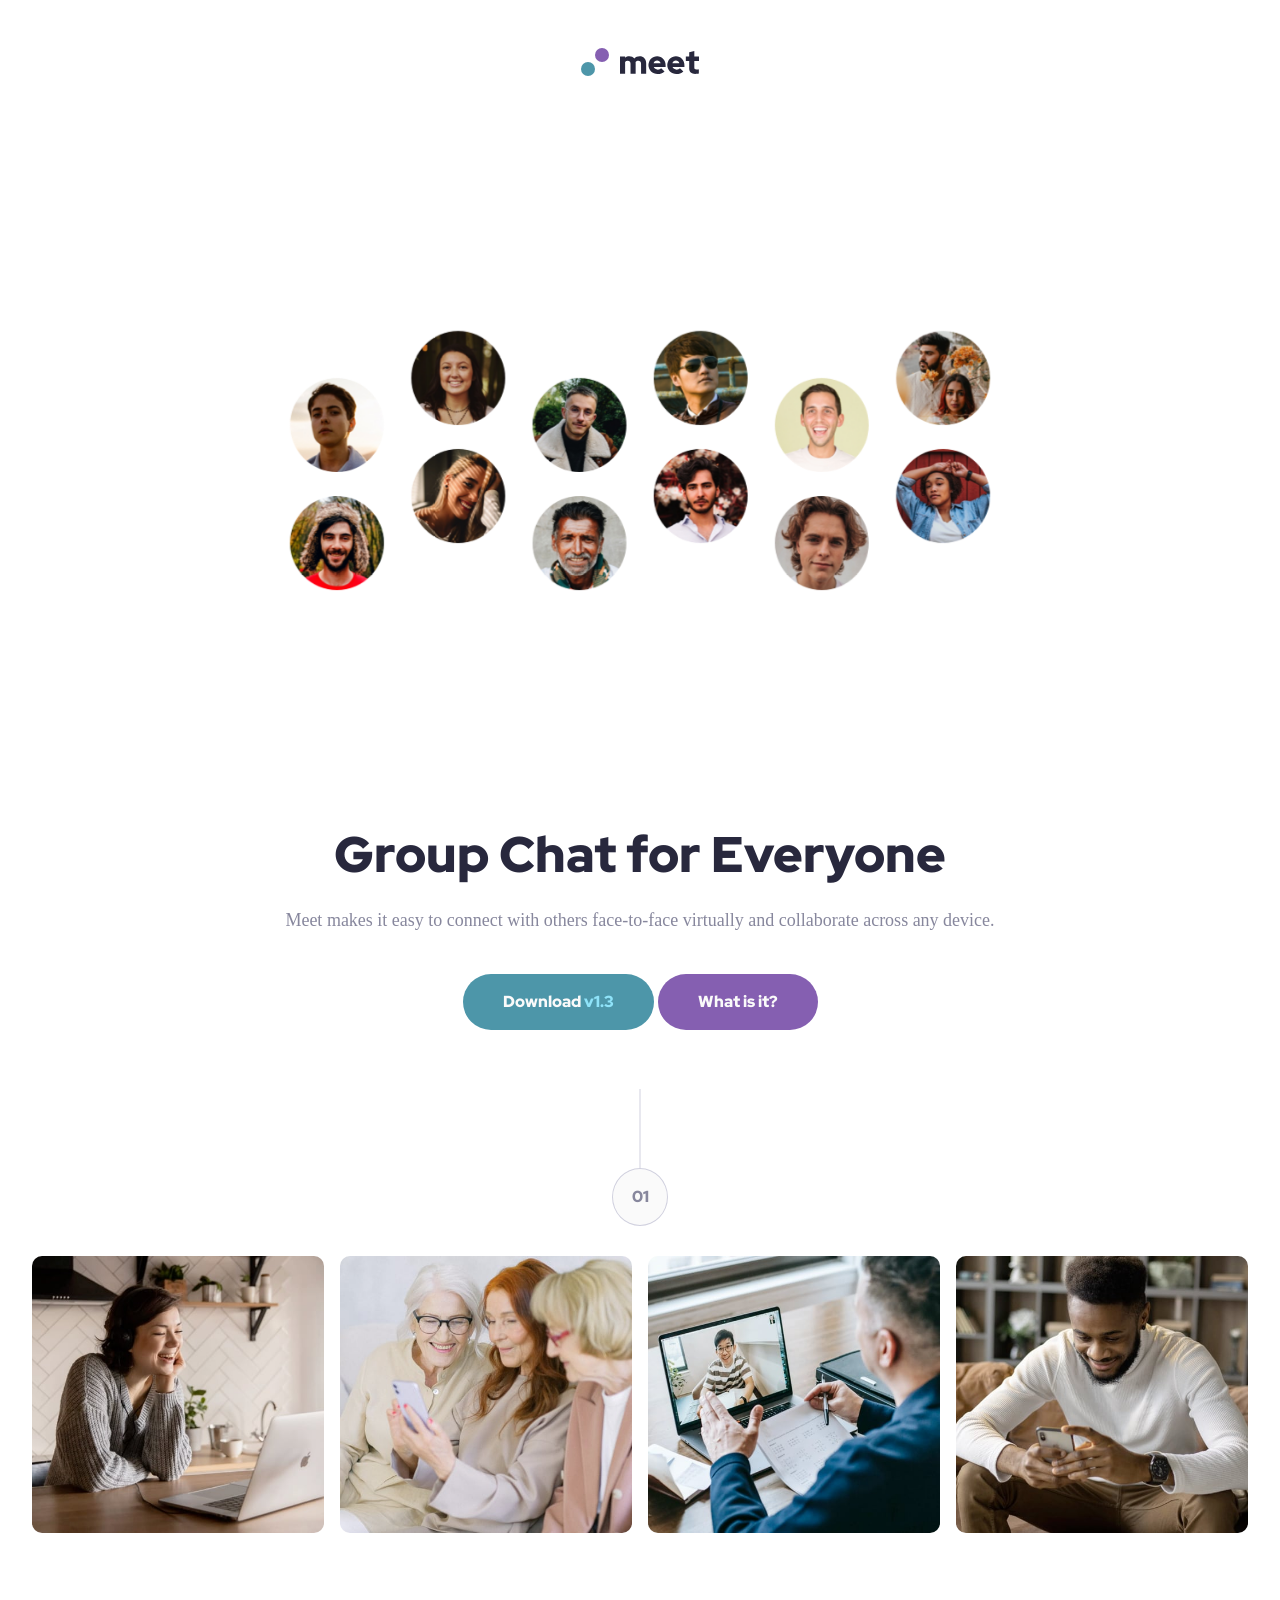
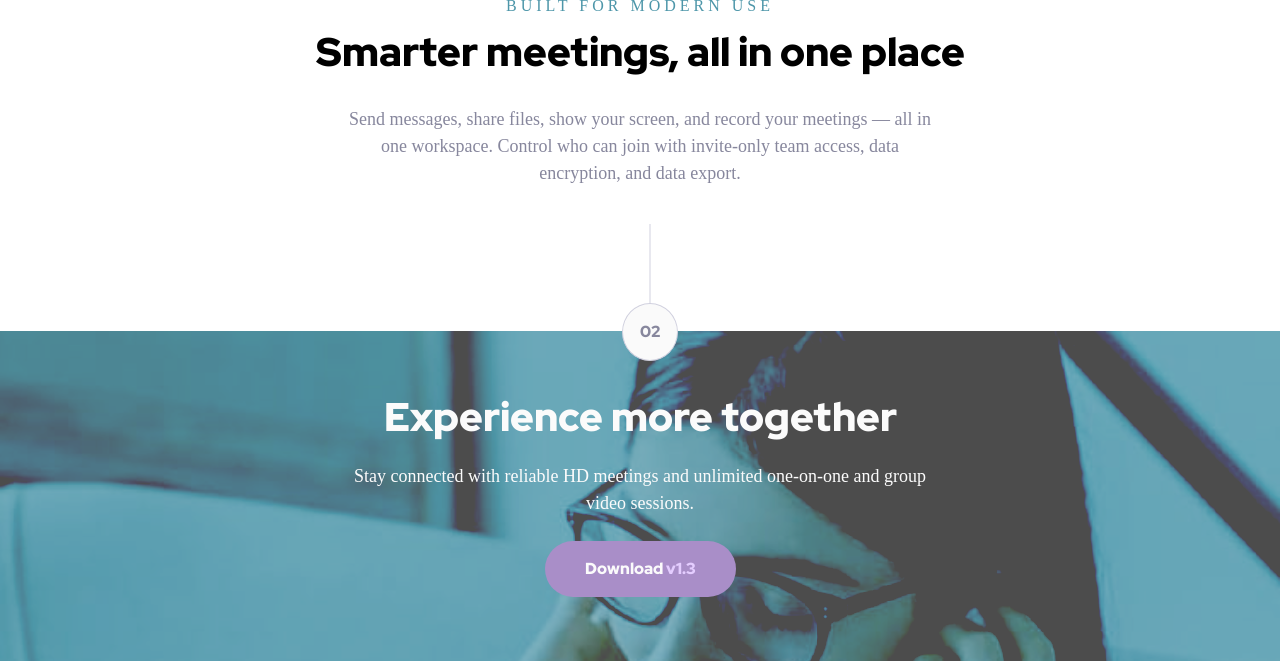
==== index.html @ cf936e70 "feat: add assets, update styles, and create landing page This commit introduces new assets (images, " ====
<!DOCTYPE html>
<html lang="en">
  <head>
    <meta charset="UTF-8" />
    <meta name="viewport" content="width=device-width, initial-scale=1.0" />

    <link
      rel="icon"
      type="image/png"
      sizes="32x32"
      href="./assets/favicon-32x32.png"
    />
    <link rel="preconnect" href="https://fonts.googleapis.com" />
    <link rel="preconnect" href="https://fonts.gstatic.com" crossorigin />
    <link
      href="https://fonts.googleapis.com/css2?family=Red+Hat+Display:ital,wght@0,300..900;1,300..900&display=swap"
      rel="stylesheet"
    />
    <link rel="stylesheet" href="../css/style.css" />
    <title>Frontend Mentor | Meet landing page</title>
  </head>
  <body>
    <nav class="navbar">
      <img src="./assets/logo.svg" alt="meet logo" />
    </nav>
    <header class="hero">
      <div class="hero__image"></div>
      <div class="hero__content-wrapper">
        <div class="bg-left fade-in-element"></div>
        <div class="bg-right fade-in-element"></div>
        <hgroup>
          <h1 class="hero__title text-slate-900 text-h1 fade-in-element">
            Group Chat for Everyone
          </h1>
          <p class="hero__description text-slate-600 text-p">
            Meet makes it easy to connect with others face-to-face virtually and
            collaborate across any device.
          </p>
        </hgroup>
        <div class="button-group">
          <button
            class="button-group__button bg-cyan-600 text-body-sm-bold"
            data-hover="blue"
          >
            Download
            <span class="button-group__button-version text-cyan-300">v1.3</span>
          </button>
          <button
            class="button-group__button bg-purple-600 text-body-sm-bold button--mt-3"
            data-hover="purple"
          >
            What is it?
          </button>
        </div>
      </div>
    </header>
    <div class="number-indicator">
      <span class="number-indicator__number text-body-sm-bold">01</span>
    </div>
    <main>
      <div class="hero__content-wrapper">
        <div class="grid">
          <img
            src="./assets/desktop/image-woman-in-videocall.jpg"
            alt="Woman participating in a video call on a laptop."
            class="grid__image"
          />
          <img
            src="./assets/desktop/image-women-videochatting.jpg"
            alt="Group of women video chatting together."
            class="grid__image"
          />
          <img
            src="./assets/desktop/image-men-in-meeting.jpg"
            alt="Men collaborating in an office meeting room."
            class="grid__image"
          />
          <img
            src="./assets/desktop/image-man-texting.jpg"
            alt="Man texting on his phone while walking outdoors."
            class="grid__image"
          />
        </div>
      </div>
      <p class="text-preset-3 text-cyan-600 text-center">
        Built for modern use
      </p>
      <hgroup class="main-hgroup">
        <h2 class="text-preset-2 grid__title text-center">
          Smarter meetings, all in one place
        </h2>
        <p class="text-slate-600 text-p text-center">
          Send messages, share files, show your screen, and record your meetings
          — all in one workspace. Control who can join with invite-only team
          access, data encryption, and data export.
        </p>
      </hgroup>
    </main>
    <div class="number-indicator">
      <span class="number-indicator__number text-body-sm-bold">02</span>
    </div>
    <footer class="footer">
      <div class="footer__content">
        <div class="footer__text">
          <h2 class="text-preset-2 text-white text-center">
            Experience more together
          </h2>
          <p class="text-p text-white text-center">
            Stay connected with reliable HD meetings and unlimited one-on-one
            and group video sessions.
          </p>
        </div>
        <div class="footer__button">
          <button
            class="button-group__button bg-purple-600 text-body-sm-bold"
            data-hover="purple"
          >
            Download
            <span class="button-group__button-version text-purple-300"
              >v1.3</span
            >
          </button>
        </div>
      </div>
    </footer>
  </body>
</html>
---- css/style.css ----
@import "design-system.css";
@layer reset {
  *,
  *::before,
  *::after {
    box-sizing: border-box;
  }

  html {
    -moz-text-size-adjust: none;
    -webkit-text-size-adjust: none;
    text-size-adjust: none;
  }

  body,
  h1,
  h2,
  h3,
  h4,
  p,
  figure,
  blockquote,
  dl,
  dd {
    margin: 0;
  }

  ul[role="list"],
  ol[role="list"] {
    list-style: none;
  }

  body {
    min-height: 100vh;
    line-height: 1.5;
  }

  h1,
  h2,
  h3,
  h4,
  button,
  input,
  label {
    line-height: 1.1;
  }

  h1,
  h2,
  h3,
  h4 {
    text-wrap: balance;
  }

  a:not([class]) {
    text-decoration-skip-ink: auto;
    color: currentColor;
  }

  img,
  picture {
    max-width: 100%;
    display: block;
  }

  :target {
    scroll-margin-block: 5ex;
  }
}

.navbar {
  display: flex;
  justify-content: center;
  align-items: center;
  padding-top: var(--space-6);
  padding-inline: var(--space-10);
}

.hero {
  margin-top: var(--space-8);
}

.hero__image {
  background-image: url("../assets/tablet/image-hero.png");
  background-position: center;
  background-repeat: no-repeat;
  background-size: min(100%, 400px);
  aspect-ratio: 2;
  animation: fadeIn 0.5s ease-out forwards;
}

.hero__title {
  margin-top: var(--space-6);
}

.hero__content-wrapper {
  text-align: center;
  padding-inline: var(--space-5);
  padding-block-end: var(--space-8);
}

.hero__description {
  margin-block: var(--space-4);
}

.grid {
  display: grid;
  margin-block-start: var(--space-8);
  grid-template-columns: repeat(2, 1fr);
  gap: var(--space-3);
}

.grid__image {
  border-radius: 10px;
  transition: transform 0.3s ease, box-shadow 0.3s ease;
}
.grid__image:hover {
  transform: scale(1.05);
  box-shadow: 0 8px 16px rgba(40, 40, 61, 0.2);
}
.text-center {
  text-align: center;
}
.grid__title {
  margin-top: var(--space-3);
  margin-bottom: var(--space-5);
}
.main-hgroup {
  padding-inline: var(--space-5);
  padding-bottom: var(--space-4);
  margin-bottom: var(--space-8);
}

.footer {
  background-color: var(--color-cyan-600);
  background-image: url("../assets/mobile/image-footer.jpg");
  background-repeat: no-repeat;
  background-size: cover;
  background-blend-mode: color-burn;
  padding: var(--space-8) var(--space-5);
  display: flex;
  flex-direction: column;
  opacity: 0.7;
}

.footer .text-p {
  margin-block: var(--space-4);
}

.footer__button {
  margin: 0 auto;
  display: flex;
  justify-content: center;
  align-items: center;
}

@media (min-width: 40em) {
  .hero__image {
    background-size: min(100%, 700px);
  }
  .grid {
    grid-template-columns: repeat(4, 1fr);
  }

  .text-center {
    text-align: center;
    max-width: 65ch;
    margin-inline: auto;
  }
}

@media (min-width: 90em) {
  .hero {
    max-width: 85vw;
    margin-inline: auto;
  }

  .hero__image {
    background-image: none;
  }
  .hero__image {
    display: none;
  }
  .hero hgroup {
    max-width: 60ch;
    margin-inline: auto;
  }
  .hero .hero__content-wrapper {
    margin: 0 auto;
    padding-inline: 32px;
    position: relative;
  }

  .bg-left,
  .bg-right {
    position: absolute;

    width: 24.625rem;
    height: 100%;
    background-size: contain;
    background-repeat: no-repeat;
    z-index: -1;
  }

  .bg-left {
    background-image: url("../assets/desktop/image-hero-left.png");
    left: 0;
  }
  .bg-right {
    background-image: url("../assets/desktop/image-hero-right.png");
    right: 0;
  }

  .grid {
    max-width: 75vw;
    margin-inline: auto;
  }
  .text-center {
    text-align: center;
    max-width: 65ch;
    margin-inline: auto;
  }

  .footer {
    background-image: url("../assets/desktop/image-footer.jpg");
    background-repeat: no-repeat;
    padding-block: var(--space-8);
    color: white;
  }

  .footer__content {
    justify-content: space-between;
    display: flex;
    align-items: center;
    max-width: 85vw;
    gap: var(--space-6);
    margin: 0 170px;
  }

  .footer__text {
    display: flex;
    align-items: center;
  }

  .footer__text h2 {
    margin: 0 0 var(--space-3) 0;
    max-width: 15ch;
    text-align: left;
  }

  .footer__text p {
    margin: 0 0 0 35px;
    max-width: 35ch;
    text-align: left;
  }

  .footer__button {
    display: flex;
    justify-content: flex-end;
    margin: 0;
  }
}

@keyframes fadeIn {
  from {
    opacity: 0;
    transform: translateY(20px);
  }
  to {
    opacity: 1;
    transform: translateY(0);
  }
}

.fade-in-element {
  animation: fadeIn 0.5s ease-out forwards;
}
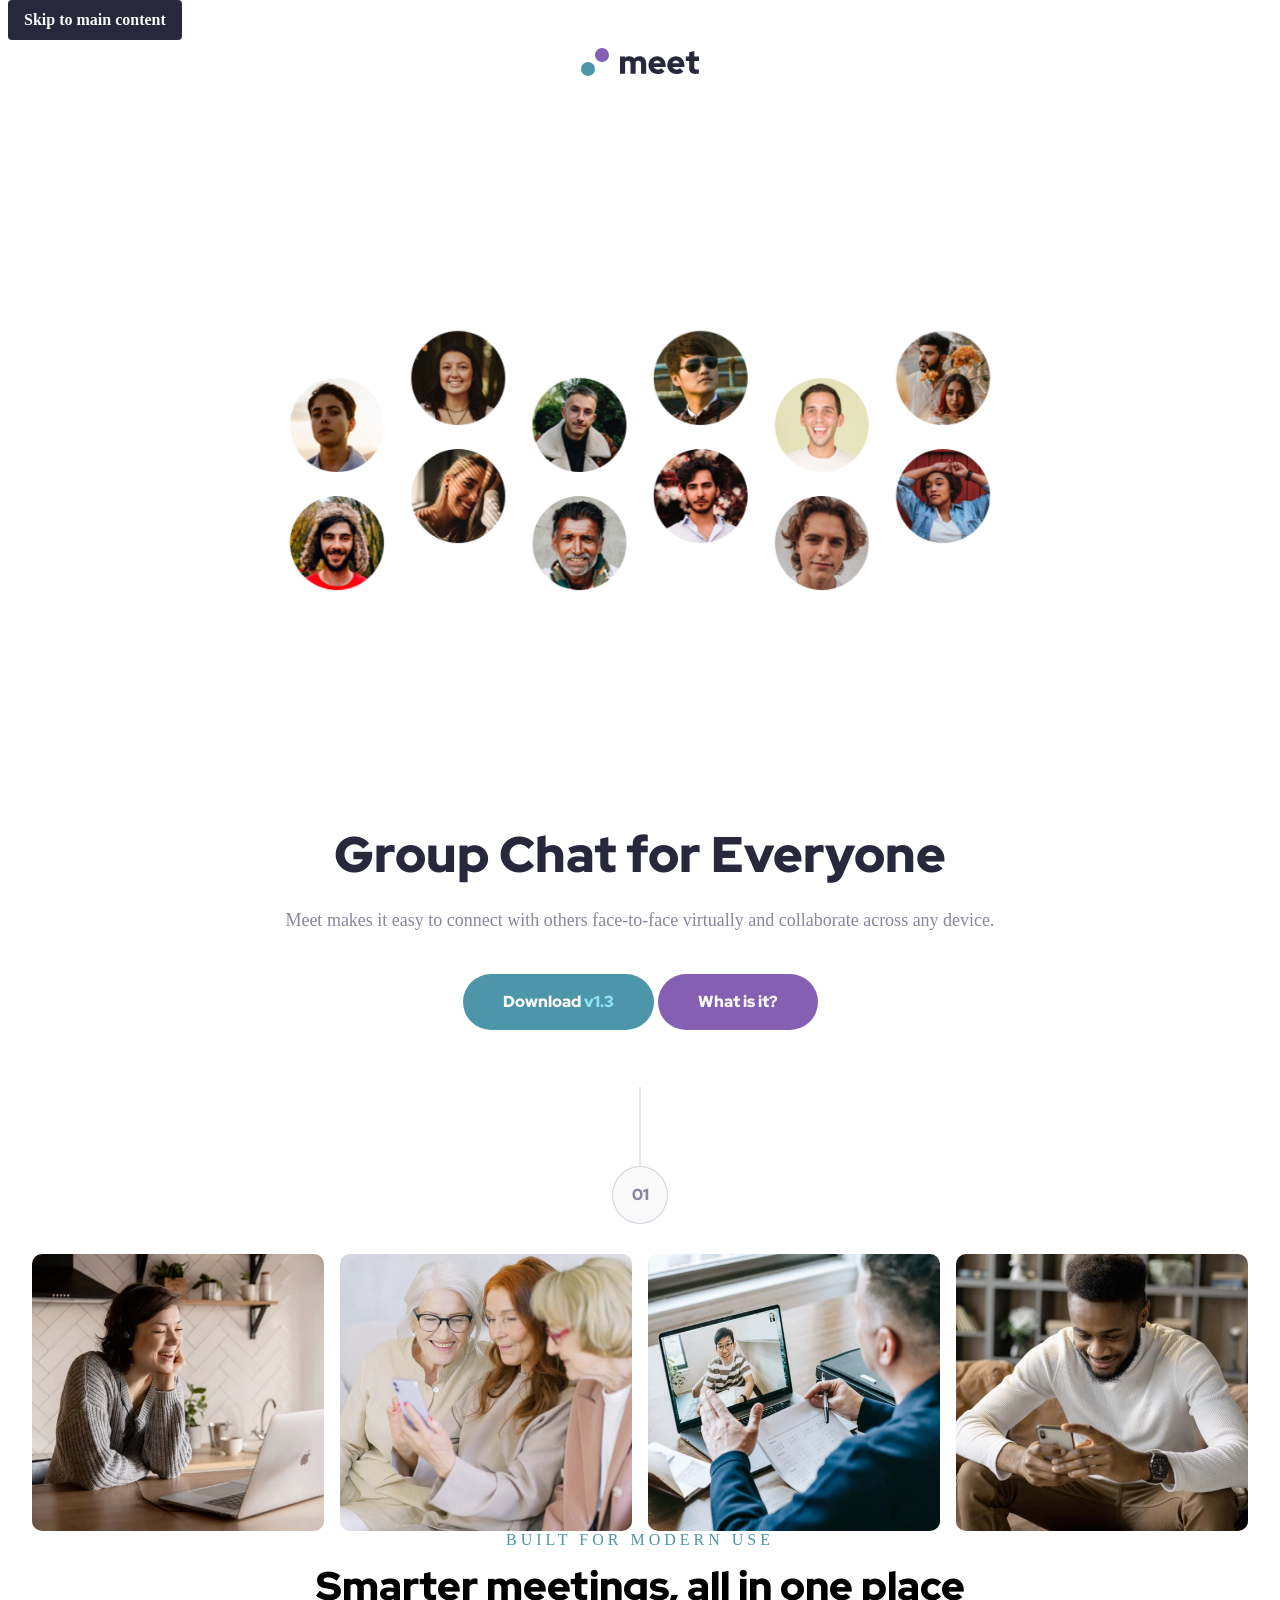
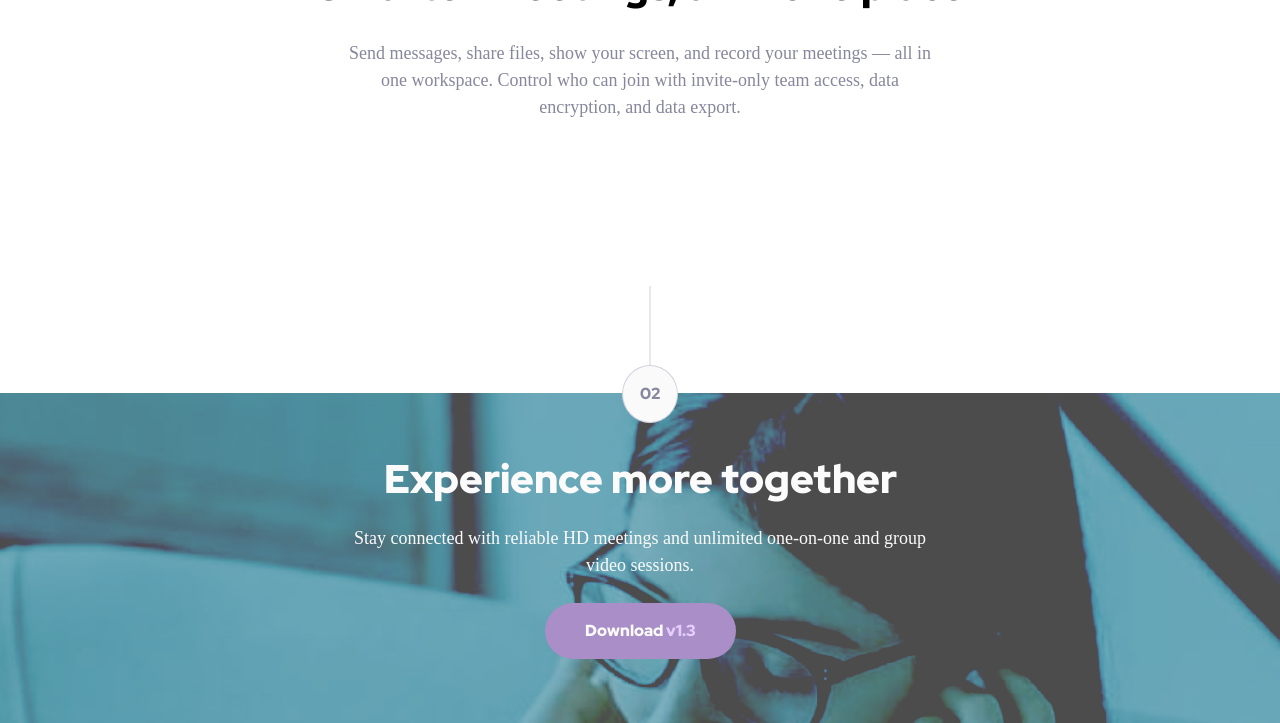
==== commit c164c0bc: "feat(accessibility): enhance accessibility and improve CSS structure" ====
--- a/index.html
+++ b/index.html
@@ -16,18 +16,31 @@
       href="https://fonts.googleapis.com/css2?family=Red+Hat+Display:ital,wght@0,300..900;1,300..900&display=swap"
       rel="stylesheet"
     />
-    <link rel="stylesheet" href="../css/style.css" />
+    <link rel="stylesheet" href="./css/design-system.css" />
+    <link rel="stylesheet" href="./css/style.css" />
     <title>Frontend Mentor | Meet landing page</title>
   </head>
   <body>
-    <nav class="navbar">
-      <img src="./assets/logo.svg" alt="meet logo" />
+    <a href="#main-content" class="skip-link">Skip to main content</a>
+
+    <nav class="navbar" role="navigation" aria-label="Main navigation">
+      <img
+        src="./assets/logo.svg"
+        alt="Meet logo - Home"
+        tabindex="0"
+        role="img"
+      />
     </nav>
-    <header class="hero">
-      <div class="hero__image"></div>
+
+    <header class="hero" role="banner">
+      <div
+        class="hero__image"
+        role="img"
+        aria-label="Hero image showing people in video calls"
+      ></div>
       <div class="hero__content-wrapper">
-        <div class="bg-left fade-in-element"></div>
-        <div class="bg-right fade-in-element"></div>
+        <div class="bg-left fade-in-element" aria-hidden="true"></div>
+        <div class="bg-right fade-in-element" aria-hidden="true"></div>
         <hgroup>
           <h1 class="hero__title text-slate-900 text-h1 fade-in-element">
             Group Chat for Everyone
@@ -37,69 +50,99 @@
             collaborate across any device.
           </p>
         </hgroup>
-        <div class="button-group">
+        <div class="button-group" role="group" aria-label="Download options">
           <button
             class="button-group__button bg-cyan-600 text-body-sm-bold"
             data-hover="blue"
+            type="button"
+            aria-describedby="download-version"
           >
             Download
-            <span class="button-group__button-version text-cyan-300">v1.3</span>
+            <span
+              class="button-group__button-version text-cyan-300"
+              id="download-version"
+              >v1.3</span
+            >
           </button>
           <button
             class="button-group__button bg-purple-600 text-body-sm-bold button--mt-3"
             data-hover="purple"
+            type="button"
+            aria-expanded="false"
+            aria-haspopup="dialog"
           >
             What is it?
           </button>
         </div>
       </div>
     </header>
-    <div class="number-indicator">
-      <span class="number-indicator__number text-body-sm-bold">01</span>
+
+    <div class="number-indicator" role="separator" aria-label="Section 1">
+      <span
+        class="number-indicator__number text-body-sm-bold"
+        aria-label="Step 1 of 2"
+        >01</span
+      >
     </div>
-    <main>
-      <div class="hero__content-wrapper">
-        <div class="grid">
+
+    <main role="main" id="main-content">
+      <section class="hero__content-wrapper" aria-labelledby="features-heading">
+        <div class="grid" role="group" aria-label="Product feature images">
           <img
             src="./assets/desktop/image-woman-in-videocall.jpg"
-            alt="Woman participating in a video call on a laptop."
+            alt="Woman participating in a video call on a laptop, demonstrating remote collaboration"
             class="grid__image"
+            loading="lazy"
           />
           <img
             src="./assets/desktop/image-women-videochatting.jpg"
-            alt="Group of women video chatting together."
+            alt="Group of women video chatting together, showing team communication"
             class="grid__image"
+            loading="lazy"
           />
           <img
             src="./assets/desktop/image-men-in-meeting.jpg"
-            alt="Men collaborating in an office meeting room."
+            alt="Men collaborating in an office meeting room with screens and devices"
             class="grid__image"
+            loading="lazy"
           />
           <img
             src="./assets/desktop/image-man-texting.jpg"
-            alt="Man texting on his phone while walking outdoors."
+            alt="Man texting on his phone while walking outdoors, showing mobile connectivity"
             class="grid__image"
+            loading="lazy"
           />
         </div>
-      </div>
-      <p class="text-preset-3 text-cyan-600 text-center">
-        Built for modern use
-      </p>
-      <hgroup class="main-hgroup">
-        <h2 class="text-preset-2 grid__title text-center">
-          Smarter meetings, all in one place
-        </h2>
-        <p class="text-slate-600 text-p text-center">
-          Send messages, share files, show your screen, and record your meetings
-          — all in one workspace. Control who can join with invite-only team
-          access, data encryption, and data export.
+
+        <p class="text-preset-3 text-cyan-600 text-center" role="text">
+          Built for modern use
         </p>
-      </hgroup>
+
+        <hgroup class="main-hgroup">
+          <h2
+            class="text-preset-2 grid__title text-center"
+            id="features-heading"
+          >
+            Smarter meetings, all in one place
+          </h2>
+          <p class="text-slate-600 text-p text-center">
+            Send messages, share files, show your screen, and record your
+            meetings — all in one workspace. Control who can join with
+            invite-only team access, data encryption, and data export.
+          </p>
+        </hgroup>
+      </section>
     </main>
-    <div class="number-indicator">
-      <span class="number-indicator__number text-body-sm-bold">02</span>
+
+    <div class="number-indicator" role="separator" aria-label="Section 2">
+      <span
+        class="number-indicator__number text-body-sm-bold"
+        aria-label="Step 2 of 2"
+        >02</span
+      >
     </div>
-    <footer class="footer">
+
+    <footer class="footer" role="contentinfo">
       <div class="footer__content">
         <div class="footer__text">
           <h2 class="text-preset-2 text-white text-center">
@@ -114,9 +157,13 @@
           <button
             class="button-group__button bg-purple-600 text-body-sm-bold"
             data-hover="purple"
+            type="button"
+            aria-describedby="footer-download-version"
           >
             Download
-            <span class="button-group__button-version text-purple-300"
+            <span
+              class="button-group__button-version text-purple-300"
+              id="footer-download-version"
               >v1.3</span
             >
           </button>
--- a/css/design-system.css
+++ b/css/design-system.css
@@ -0,0 +1,348 @@
+:root {
+  /* Colors */
+  --color-cyan-600: #4d96a9;
+  --color-cyan-300: #8fe3f9;
+  --color-cyan-hover: #71c0d4;
+  --color-purple-600: #855fb1;
+  --color-purple-300: #d9b8ff;
+  --color-purple-hover: #b18bdd;
+  --color-slate-900: #28283d;
+  --color-slate-600: #87879d;
+  --color-slate-300: #d1d1df;
+  --color-white: #fafafa;
+
+  /* Typography */
+  --font-family-heading: "Red Hat Display", sans-serif;
+  --font-family-body: "Red Hat Display", sans-serif;
+
+  /* Font Weights (approximated from "Black" and "Medium") */
+  --font-weight-black: 900;
+  --font-weight-medium: 500;
+  --font-weight-normal: 400;
+
+  /* Text Preset 1 (h1) */
+  --line-height-h1: 1.1;
+  --font-size-h1-min: 2.5rem;
+  --font-size-h1-max: 4rem;
+  --font-size-h1-fluid: clamp(
+    var(--font-size-h1-min),
+    1.5rem + 2vw,
+    var(--font-size-h1-max)
+  );
+  --letter-spacing-h1: 0px;
+
+  /* Text Preset 2 (h2) */
+  --font-size-h2-min: 2rem;
+  --font-size-h2-max: 2.5rem;
+  --font-size-h2-fluid: clamp(
+    var(--font-size-h2-min),
+    1.875rem + 1vw,
+    var(--font-size-h2-max)
+  );
+  --line-height-h2: 1.1;
+  --letter-spacing-h2: 0px;
+
+  /* Text Preset 3 (overline / caps subtitle) */
+  --font-size-overline-min: 0.75rem;
+  --font-size-overline-max: 1rem;
+  --font-size-overline-fluid: clamp(
+    var(--font-size-overline-min),
+    0.6875rem + 1vw,
+    var(--font-size-overline-max)
+  );
+  --line-height-overline: 1.1;
+  --letter-spacing-overline: 4px;
+
+  /* Text Preset 4 (body-md) */
+  --font-size-body-md: 18px;
+  --line-height-body-md: 1.5;
+  --letter-spacing-body-md: 0px;
+
+  /* Text Preset 5 (body-sm-bold) */
+  --font-size-body-sm: 16px;
+  --line-height-body-sm: 1.5;
+  --letter-spacing-body-sm: 0px;
+
+  --space-1: 4px;
+  --space-2: 8px;
+  --space-3: 16px;
+  --space-4: 24px;
+  --space-5: 32px;
+  --space-6: 48px;
+  --space-7: 56px;
+  --space-8: 64px;
+  --space-9: 72px;
+  --space-10: 80px;
+  --space-11: 112px;
+
+  --border-radius: 29px;
+}
+
+.text-cyan-600 {
+  color: var(--color-cyan-600);
+}
+.text-cyan-300 {
+  color: var(--color-cyan-300);
+}
+.text-purple-600 {
+  color: var(--color-purple-600);
+}
+.text-purple-300 {
+  color: var(--color-purple-300);
+}
+.text-slate-900 {
+  color: var(--color-slate-900);
+}
+.text-slate-600 {
+  color: var(--color-slate-600);
+}
+.text-slate-300 {
+  color: var(--color-slate-300);
+}
+.text-white {
+  color: var(--color-white);
+}
+
+.bg-cyan-600 {
+  background-color: var(--color-cyan-600);
+}
+.bg-cyan-300 {
+  background-color: var(--color-cyan-300);
+}
+.bg-purple-600 {
+  background-color: var(--color-purple-600);
+}
+.bg-purple-300 {
+  background-color: var(--color-purple-300);
+}
+.bg-purple-hover {
+  background-color: var(--color-purple-hover);
+}
+.bg-slate-900 {
+  background-color: var(--color-slate-900);
+}
+.bg-slate-600 {
+  background-color: var(--color-slate-600);
+}
+.bg-slate-300 {
+  background-color: var(--color-slate-300);
+}
+.bg-white {
+  background-color: var(--color-white);
+}
+
+.font-heading {
+  font-family: var(--font-family-heading);
+}
+.font-body {
+  font-family: var(--font-family-body);
+}
+
+.font-black {
+  font-weight: var(--font-weight-black);
+}
+.font-medium {
+  font-weight: var(--font-weight-medium);
+}
+.font-normal {
+  font-weight: var(--font-weight-normal);
+}
+
+.text-h1 {
+  font-family: var(--font-family-heading);
+  line-height: var(--line-height-h1);
+  letter-spacing: var(--letter-spacing-h1);
+  font-weight: var(--font-weight-black);
+  font-size: var(--font-size-h1-fluid);
+}
+
+.text-preset-2 {
+  font-family: var(--font-family-heading);
+  font-size: var(--font-size-h2-fluid);
+  line-height: var(--line-height-h2);
+  letter-spacing: var(--letter-spacing-h2);
+  font-weight: var(--font-weight-black);
+}
+
+.text-preset-3 {
+  font-size: var(--font-size-overline-fluid);
+  line-height: var(--line-height-overline);
+  letter-spacing: var(--letter-spacing-overline);
+  text-transform: uppercase;
+}
+.text-body-md {
+  font-family: var(--font-family-body);
+  font-size: var(--font-size-body-md);
+  line-height: var(--line-height-body-md);
+  letter-spacing: var(--letter-spacing-body-md);
+  font-weight: var(--font-weight-medium);
+}
+
+.text-body-sm-bold {
+  font-family: var(--font-family-body);
+  font-size: var(--font-size-body-sm);
+  line-height: var(--line-height-body-sm);
+  letter-spacing: var(--letter-spacing-body-sm);
+  font-weight: var(--font-weight-black);
+}
+
+.text-p {
+  font-size: clamp(1rem, 0.95rem + 0.3vw, 1.125rem);
+}
+
+.m-1 {
+  margin: var(--space-1);
+}
+.m-2 {
+  margin: var(--space-2);
+}
+.m-3 {
+  margin: var(--space-3);
+}
+.m-4 {
+  margin: var(--space-4);
+}
+.m-5 {
+  margin: var(--space-5);
+}
+.m-6 {
+  margin: var(--space-6);
+}
+.m-7 {
+  margin: var(--space-7);
+}
+.m-8 {
+  margin: var(--space-8);
+}
+.m-9 {
+  margin: var(--space-9);
+}
+.m-10 {
+  margin: var(--space-10);
+}
+.m-11 {
+  margin: var(--space-11);
+}
+
+.p-1 {
+  padding: var(--space-1);
+}
+.p-2 {
+  padding: var(--space-2);
+}
+.p-3 {
+  padding: var(--space-3);
+}
+.p-4 {
+  padding: var(--space-4);
+}
+.p-5 {
+  padding: var(--space-5);
+}
+.p-6 {
+  padding: var(--space-6);
+}
+.p-7 {
+  padding: var(--space-7);
+}
+.p-8 {
+  padding: var(--space-8);
+}
+.p-9 {
+  padding: var(--space-9);
+}
+.p-10 {
+  padding: var(--space-10);
+}
+.p-11 {
+  padding: var(--space-11);
+}
+.button--mt-3 {
+  margin-top: var(--space-3);
+}
+.button-group__button {
+  padding-inline: 2.5em;
+  padding-block: 1em;
+  border-radius: var(--border-radius);
+  border: none;
+  color: var(--color-white);
+  cursor: pointer;
+  transition: background-color 0.3s ease, color 0.3s ease, transform 0.3s ease,
+    box-shadow 0.3s ease;
+}
+
+.button-group__button[data-hover="purple"]:hover {
+  background-color: var(--color-purple-hover);
+  transform: translateY(-2px);
+  box-shadow: 0 4px 8px rgba(0, 0, 0, 0.15);
+}
+.button-group__button[data-hover="blue"]:hover {
+  background-color: var(--color-cyan-hover);
+  transform: translateY(-2px);
+  box-shadow: 0 4px 8px rgba(0, 0, 0, 0.15);
+}
+
+.number-indicator {
+  display: flex;
+  justify-content: center;
+  align-items: center;
+  margin-block: var(--space-5);
+}
+.number-indicator:first-of-type {
+  padding: var(--space-5);
+  margin-top: var(--space-6);
+}
+
+@media (min-width: 40em) {
+  .number-indicator {
+    margin-block: var(--space-7);
+  }
+  .number-indicator:first-of-type {
+    padding: var(--space-4);
+  }
+}
+@media (min-width: 90em) {
+  .number-indicator:first-of-type {
+    padding: var(--space-8);
+    margin-top: var(--space-7);
+  }
+}
+
+.number-indicator:nth-of-type(2) {
+  margin-top: var(--space-8);
+  position: relative;
+  transform: translate(10px, 28px);
+  z-index: 999;
+}
+
+.number-indicator__number {
+  width: 56px;
+  display: inline-block;
+  aspect-ratio: 1/1;
+  border-radius: 50%;
+  border: 1px solid var(--color-slate-300);
+  color: var(--color-slate-600);
+  text-align: center;
+  line-height: 56px;
+  position: absolute;
+}
+@media (min-width: 40em) {
+  .number-indicator__number {
+    margin-block: var(--space-7);
+    transform: translate(0, 50%);
+  }
+}
+.number-indicator__number:last-of-type {
+  background-color: var(--color-white);
+}
+
+.number-indicator__number::after {
+  content: "";
+  display: block;
+  width: 1px;
+  height: 80px;
+  background-color: var(--color-slate-300);
+  position: absolute;
+  left: 50%;
+  transform: translate(-50%, -170%);
+}
--- a/css/style.css
+++ b/css/style.css
@@ -1,4 +1,3 @@
-@import "design-system.css";
 @layer reset {
   *,
   *::before,
@@ -68,6 +67,8 @@
   }
 }
 
+@import "design-system.css";
+
 .navbar {
   display: flex;
   justify-content: center;
@@ -170,6 +171,9 @@
 }
 
 @media (min-width: 90em) {
+  .navbar {
+    padding-top: var(--space-10);
+  }
   .hero {
     max-width: 85vw;
     margin-inline: auto;
@@ -184,6 +188,9 @@
   .hero hgroup {
     max-width: 60ch;
     margin-inline: auto;
+  }
+  .hero-title {
+    padding-top: var(--space-8);
   }
   .hero .hero__content-wrapper {
     margin: 0 auto;
@@ -275,3 +282,80 @@
 .fade-in-element {
   animation: fadeIn 0.5s ease-out forwards;
 }
+
+@media (prefers-reduced-motion: reduce) {
+  *,
+  *::before,
+  *::after {
+    animation-duration: 0.01ms !important;
+    animation-iteration-count: 1 !important;
+    transition-duration: 0.01ms !important;
+    scroll-behavior: auto !important;
+  }
+
+  .hero__image {
+    animation: none;
+  }
+
+  .fade-in-element {
+    animation: none;
+    opacity: 1;
+    transform: none;
+  }
+
+  .grid__image:hover {
+    transform: none;
+  }
+
+  .button-group__button:hover {
+    transform: none;
+  }
+}
+
+.button-group__button:focus-visible {
+  outline: 3px solid var(--color-cyan-300);
+  outline-offset: 2px;
+}
+
+.navbar img:focus-visible {
+  outline: 3px solid var(--color-cyan-600);
+  outline-offset: 2px;
+  border-radius: 4px;
+}
+
+.grid__image {
+  outline: none;
+}
+
+.grid__image:focus-visible {
+  outline: 3px solid var(--color-cyan-600);
+  outline-offset: 2px;
+  border-radius: var(--border-radius);
+}
+
+@media (prefers-contrast: high) {
+  .button-group__button {
+    border: 2px solid currentColor;
+  }
+
+  .number-indicator__number {
+    border: 2px solid var(--color-slate-900);
+  }
+}
+
+.skip-link {
+  position: absolute;
+  top: var(-(--space-5));
+  left: var(--space-2);
+  background: var(--color-slate-900);
+  color: var(--color-white);
+  padding: var(--space-2) var(--space-3);
+  text-decoration: none;
+  border-radius: var(--space-1);
+  z-index: 1000;
+  font-weight: bold;
+}
+
+.skip-link:focus {
+  top: var(--space-2);
+}
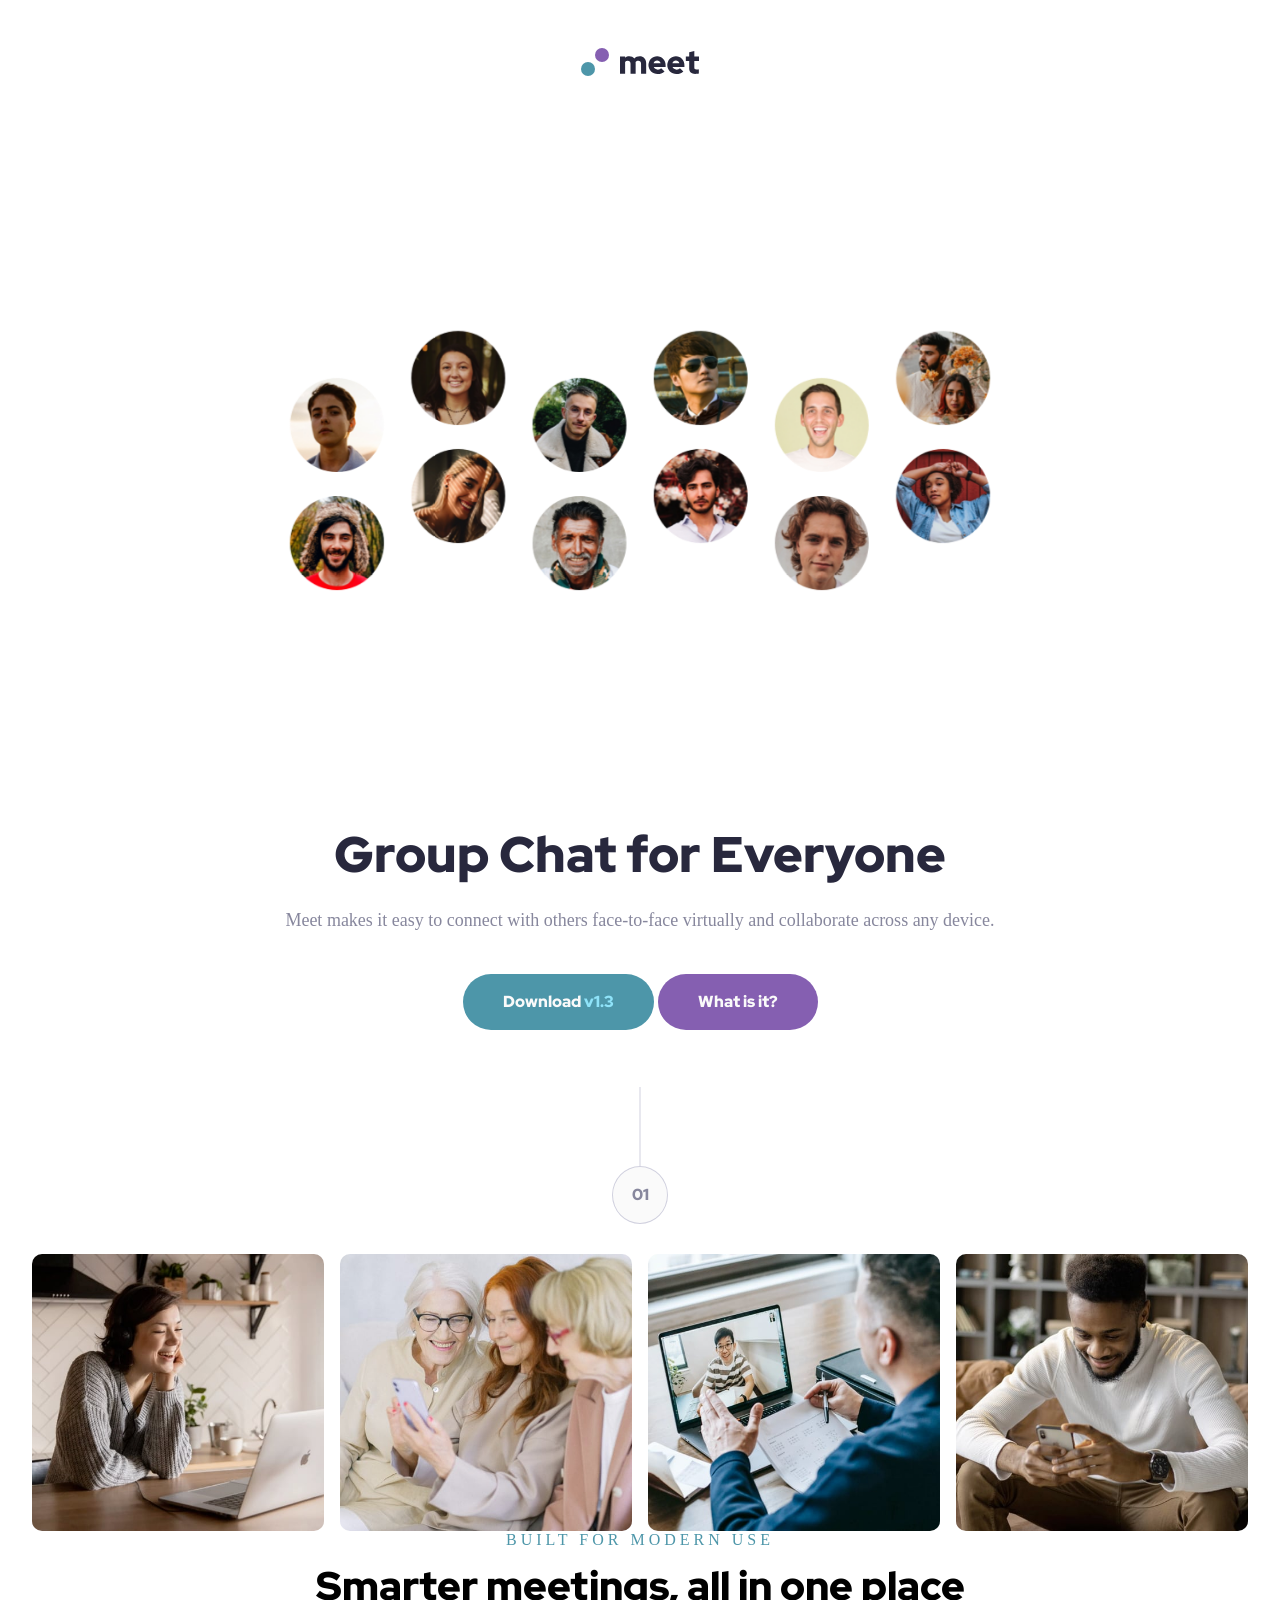
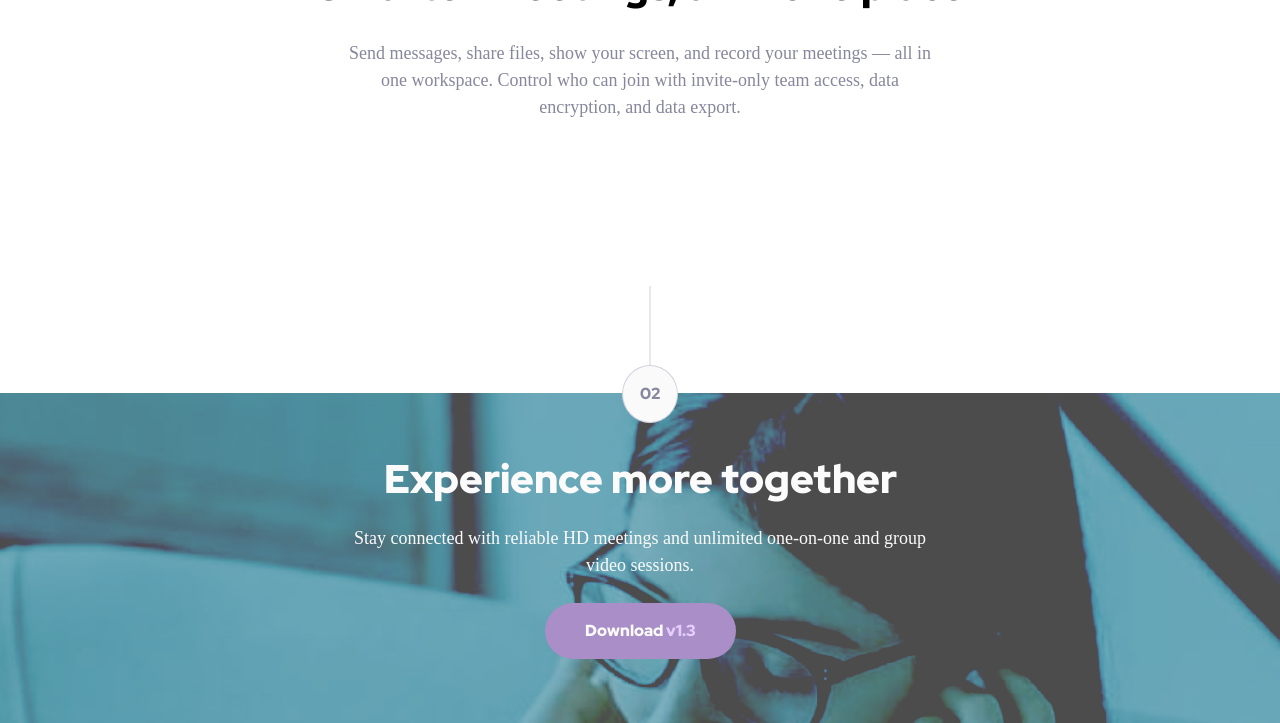
==== commit 61c3a0af: "refactor: update media query and remove redundant ARIA roles" ====
--- a/index.html
+++ b/index.html
@@ -23,7 +23,7 @@
   <body>
     <a href="#main-content" class="skip-link">Skip to main content</a>
 
-    <nav class="navbar" role="navigation" aria-label="Main navigation">
+    <nav class="navbar" aria-label="Main navigation">
       <img
         src="./assets/logo.svg"
         alt="Meet logo - Home"
@@ -78,11 +78,7 @@
     </header>
 
     <div class="number-indicator" role="separator" aria-label="Section 1">
-      <span
-        class="number-indicator__number text-body-sm-bold"
-        aria-label="Step 1 of 2"
-        >01</span
-      >
+      <span class="number-indicator__number text-body-sm-bold">01</span>
     </div>
 
     <main role="main" id="main-content">
@@ -135,11 +131,7 @@
     </main>
 
     <div class="number-indicator" role="separator" aria-label="Section 2">
-      <span
-        class="number-indicator__number text-body-sm-bold"
-        aria-label="Step 2 of 2"
-        >02</span
-      >
+      <span class="number-indicator__number text-body-sm-bold">02</span>
     </div>
 
     <footer class="footer" role="contentinfo">
--- a/css/style.css
+++ b/css/style.css
@@ -333,7 +333,7 @@
   border-radius: var(--border-radius);
 }
 
-@media (prefers-contrast: high) {
+@media (prefers-contrast: more) {
   .button-group__button {
     border: 2px solid currentColor;
   }
@@ -345,7 +345,7 @@
 
 .skip-link {
   position: absolute;
-  top: var(-(--space-5));
+  top: -40px;
   left: var(--space-2);
   background: var(--color-slate-900);
   color: var(--color-white);
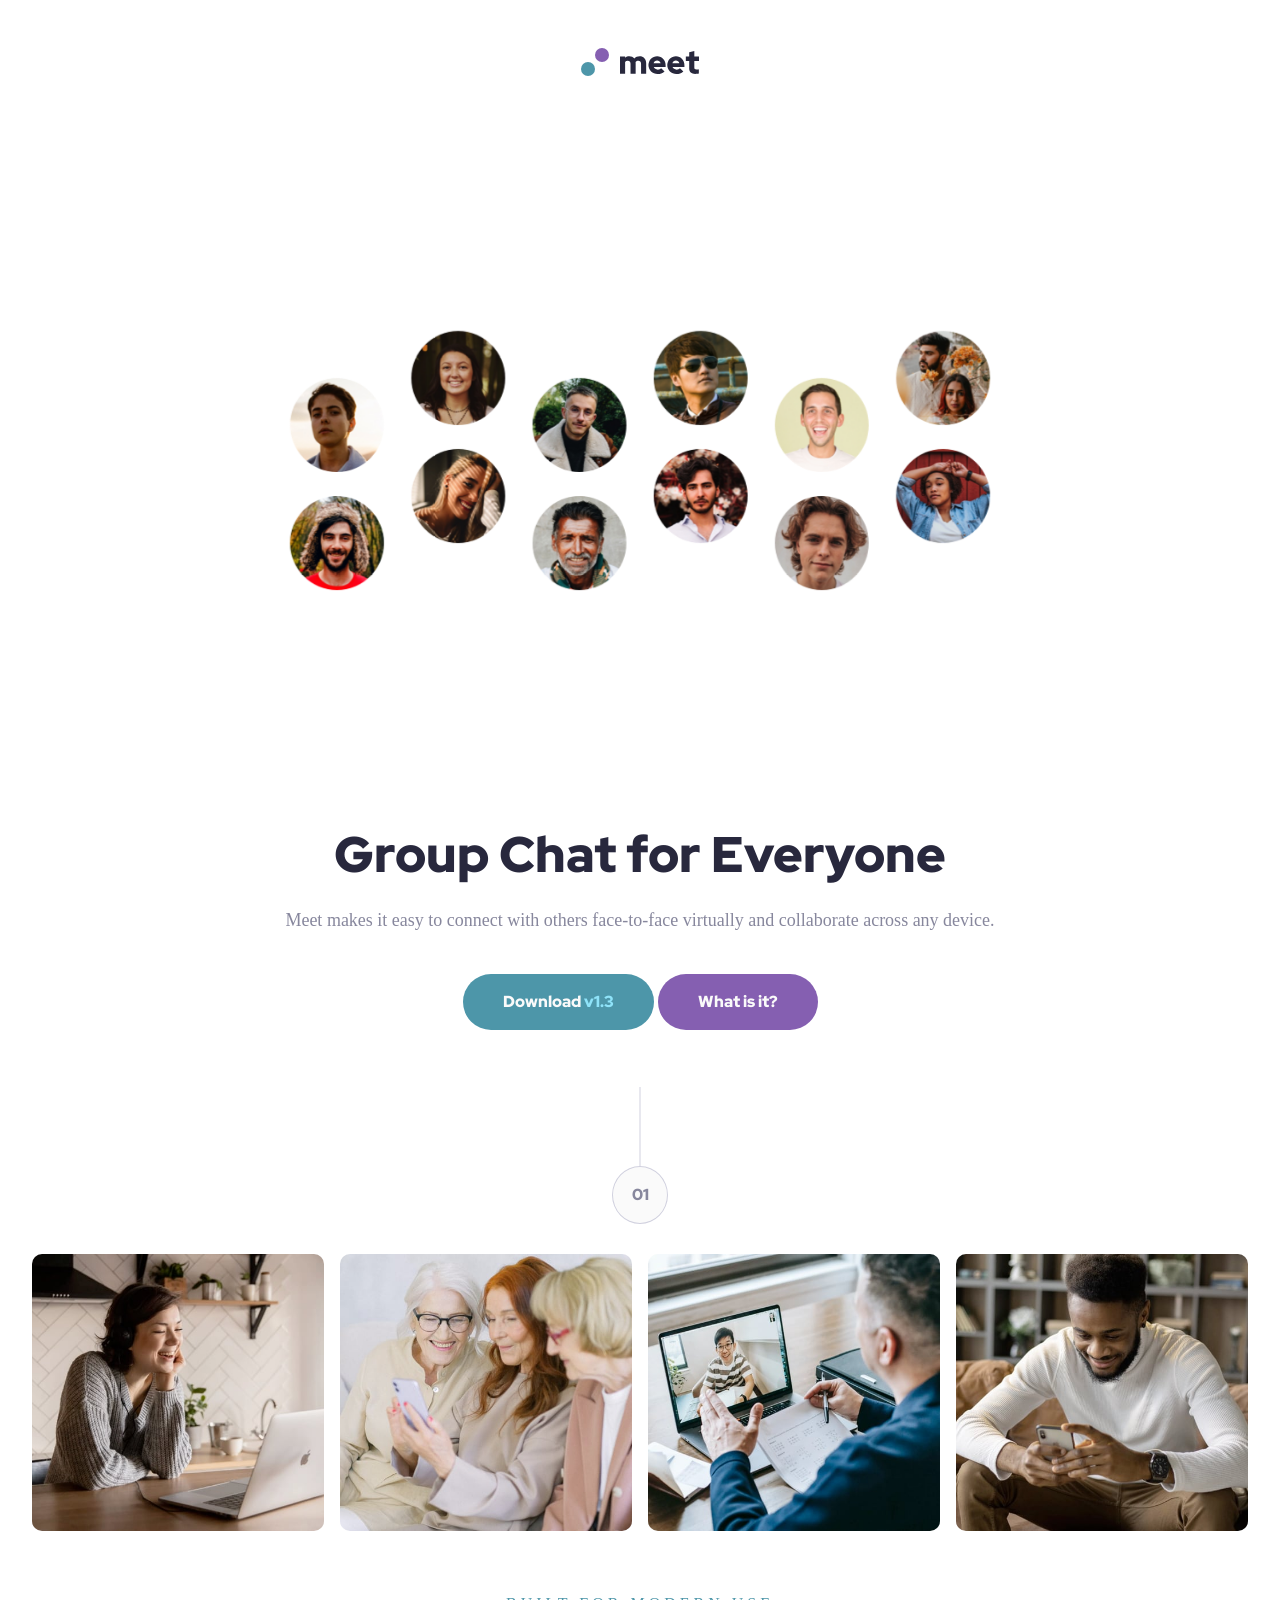
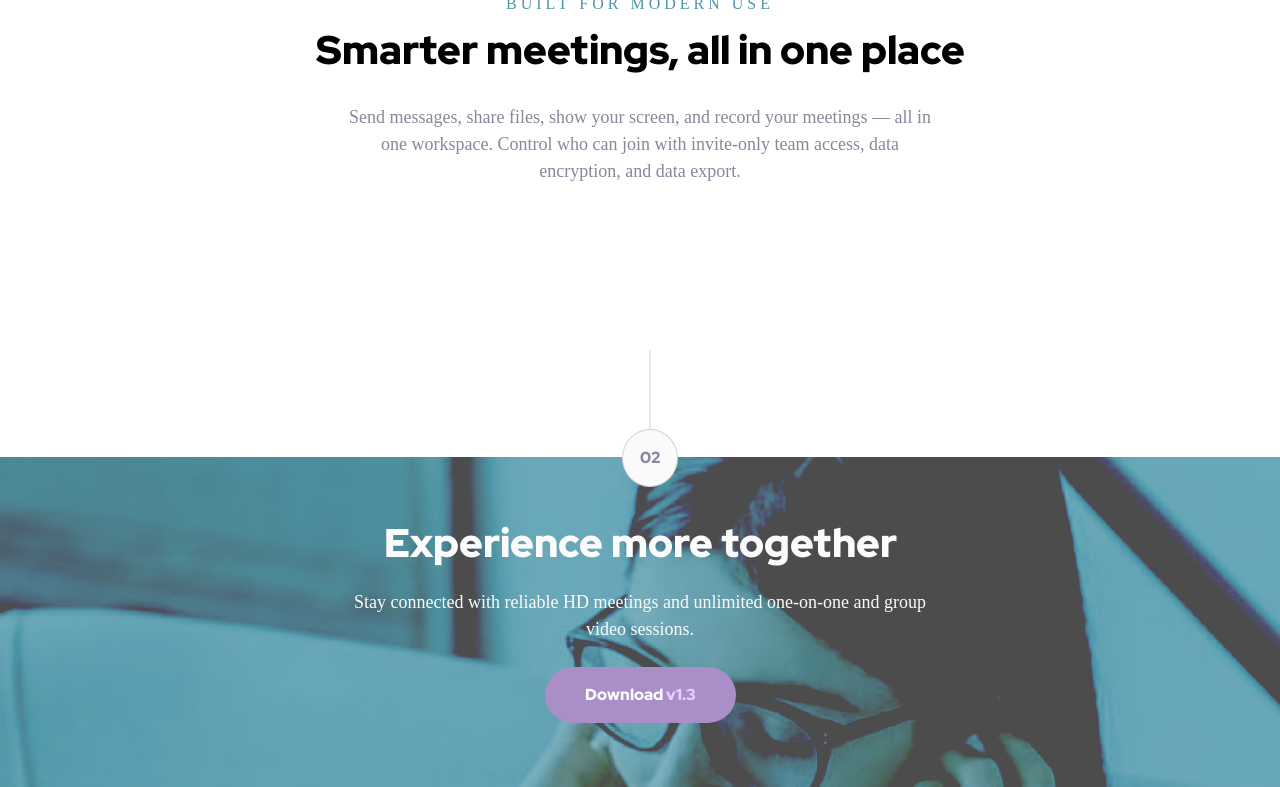
==== commit b9df3f2c: "style: remove redundant role attribute and add padding utility class" ====
--- a/index.html
+++ b/index.html
@@ -35,7 +35,6 @@
     <header class="hero" role="banner">
       <div
         class="hero__image"
-        role="img"
         aria-label="Hero image showing people in video calls"
       ></div>
       <div class="hero__content-wrapper">
@@ -110,7 +109,10 @@
           />
         </div>
 
-        <p class="text-preset-3 text-cyan-600 text-center" role="text">
+        <p
+          class="text-preset-3 text-cyan-600 text-center p-8-block"
+          role="text"
+        >
           Built for modern use
         </p>
 
--- a/css/design-system.css
+++ b/css/design-system.css
@@ -189,7 +189,9 @@
 .text-p {
   font-size: clamp(1rem, 0.95rem + 0.3vw, 1.125rem);
 }
-
+.p-8-block {
+  padding-block-start: var(--space-8);
+}
 .m-1 {
   margin: var(--space-1);
 }
